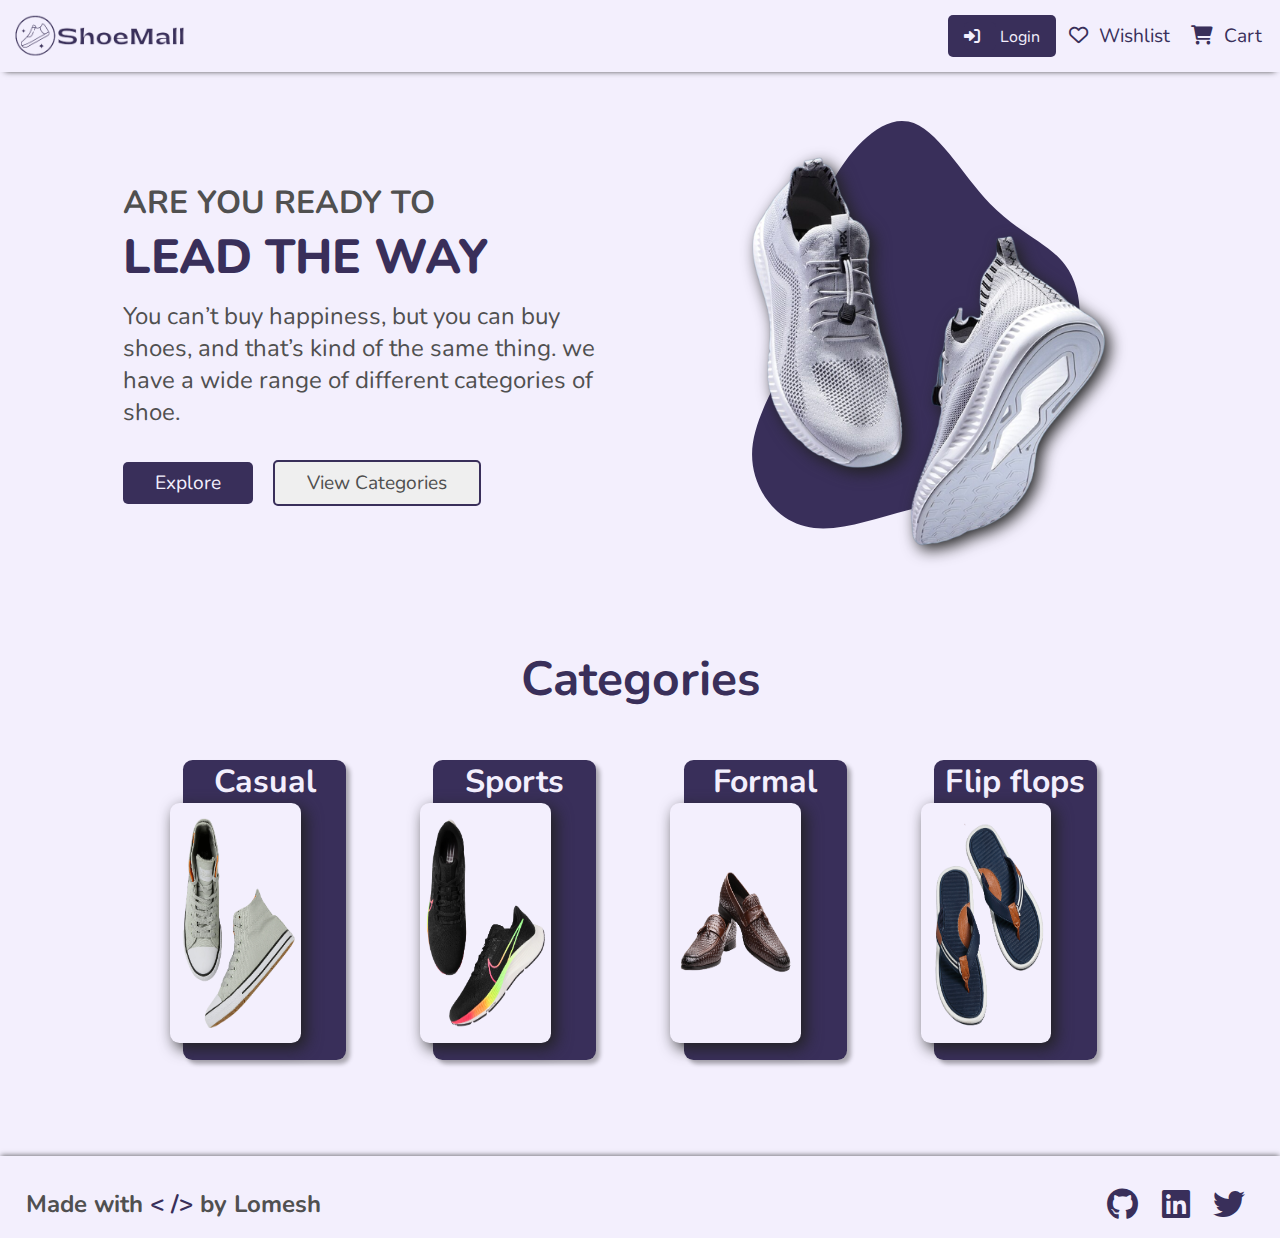
==== index.html @ b41dde2d "Fix: Link connections" ====
<!DOCTYPE html>
<html lang="en">
<head>
    <meta charset="UTF-8">
    <meta http-equiv="X-UA-Compatible" content="IE=edge">
    <meta name="viewport" content="width=device-width, initial-scale=1.0">
    <link rel="stylesheet" href="https://cdnjs.cloudflare.com/ajax/libs/font-awesome/6.0.0-beta3/css/all.min.css" integrity="sha512-Fo3rlrZj/k7ujTnHg4CGR2D7kSs0v4LLanw2qksYuRlEzO+tcaEPQogQ0KaoGN26/zrn20ImR1DfuLWnOo7aBA==" crossorigin="anonymous" referrerpolicy="no-referrer" />
    <link rel="stylesheet" href="style.css">
    <title>Shoemall | Home</title>
</head>
<body>
    
    <nav class="nav">
        <img class="nav__logo" src="components/images/logo.png" alt="logo-img"/>
        <div class="nav__option">
            <div class="nav__short">
                <i class="fas fa-bars"></i>
            </div>
            <ul>
                <li><a href="components/login.html"><button class="nav__option-login"><i class="fas fa-sign-in-alt"></i> Login</button></a></li>
                <li><p><i class="far fa-heart"></i> Wishlist</p></li>
                <li><p><i class="fas fa-shopping-cart"></i> Cart</p>
                </li>
            </ul>
        </div>
    </nav>          
    
    <div class="hero">
        <div class="hero__left">
            <div class="hero__info">
                <h1>ARE YOU READY TO</h1>
                <h1>LEAD THE WAY</h1>
                <p>You can’t buy happiness, but you can buy shoes, and that’s kind of the same thing.
                    we have a wide range of different categories of shoe.
                </p>
                <div class="hero__info-button">
                    <a href="components/products.html"><button>Explore</button></a>
                    <button><a href="#category">View Categories</a></button>
                </div>
            </div>
        </div>
        <div class="hero__right">
            <svg viewBox="0 0 200 200" xmlns="http://www.w3.org/2000/svg">
                <path fill="#392F5A" d="M28.6,-54.3C38.9,-43.6,50.4,-39.7,56.3,-31.7C62.3,-23.8,62.8,-11.9,60.2,-1.5C57.7,8.9,52,17.9,46.8,27C41.5,36.2,36.6,45.5,28.9,50.4C21.1,55.2,10.6,55.5,-1.7,58.5C-14,61.5,-28.1,67.3,-39.3,64.4C-50.5,61.6,-58.8,50.2,-58.8,38C-58.8,25.9,-50.3,12.9,-45.7,2.6C-41.1,-7.6,-40.4,-15.3,-39.3,-25.4C-38.2,-35.5,-36.6,-48.2,-30,-60.9C-23.4,-73.7,-11.7,-86.6,-1.3,-84.4C9.2,-82.2,18.3,-64.9,28.6,-54.3Z" transform="translate(100 100)" />
            </svg>
            <img src="components/images/hero-img.png" alt="hero-img" />
        </div>
    </div>
    
    <div id="category" class="category">
        <div class="category__title">
            <h1>Categories</h1>
        </div>
        <div class="category__heading">
            <div class="category__card category__card-one">
                <h1>Casual </h1>
                <a href="components/products.html"><img src="components/images/casual.png" alt="category-img"/></a>
            </div>
            <div class="category__card category__card-two">
                <h1>Sports </h1>
                <a href="components/products.html"><img src="components/images/sports.png" alt="category-img"/></a>
            </div>
            <div class="category__card category__card-three">
                <h1>Formal </h1>
                <a href="components/products.html"><img src="components/images/formal.png" alt="category-img"/></a>
            </div>
            <div class="category__card category__card-four">
                <h1>Flip flops</h1>
                <a href="components/products.html"><img src="components/images/flipflop.png" alt="category-img"/></a>
            </div>
        </div>
    </div>

    <footer class="footer">
        <div class="footer__flex">
            <div class="footer__text">
                <h2>Made with <span>< /></span> by Lomesh</h2>
            </div>
            <div class="footer__social">
                <a href="https://github.com/lomesshh"><i class="fab fa-github fa-2x"></i></a>
                <a href="https://www.linkedin.com/in/lomesshh/"><i class="fab fab fa-linkedin fa-2x"></i></a>
                <a href="https://twitter.com/lomesshh"><i class="fab fa-twitter fa-2x"></i></a>
            </div>
        </div>
    </footer>

</body>
</html>
---- style.css ----
@import url('https://fonts.googleapis.com/css2?family=Nunito:wght@300;400;500;600;700;800;900&display=swap');
@import './components/stylesheets/component.css';
@import url('https://cdnjs.cloudflare.com/ajax/libs/font-awesome/6.0.0-beta3/css/all.min.css');
:root{
    --background-color: #f3effd;
    --primary-color: #392F5A;
    --text-color: rgb(80, 80, 80);
}

html {
	scroll-behavior: smooth;
}

body {
   background-color: var(--background-color);
}

* {
    box-sizing: border-box;
    color: var(--text-color);
    font-family: 'Nunito', sans-serif;
    margin: 0;
    padding: 0;
    color: var(--text-color);
  }
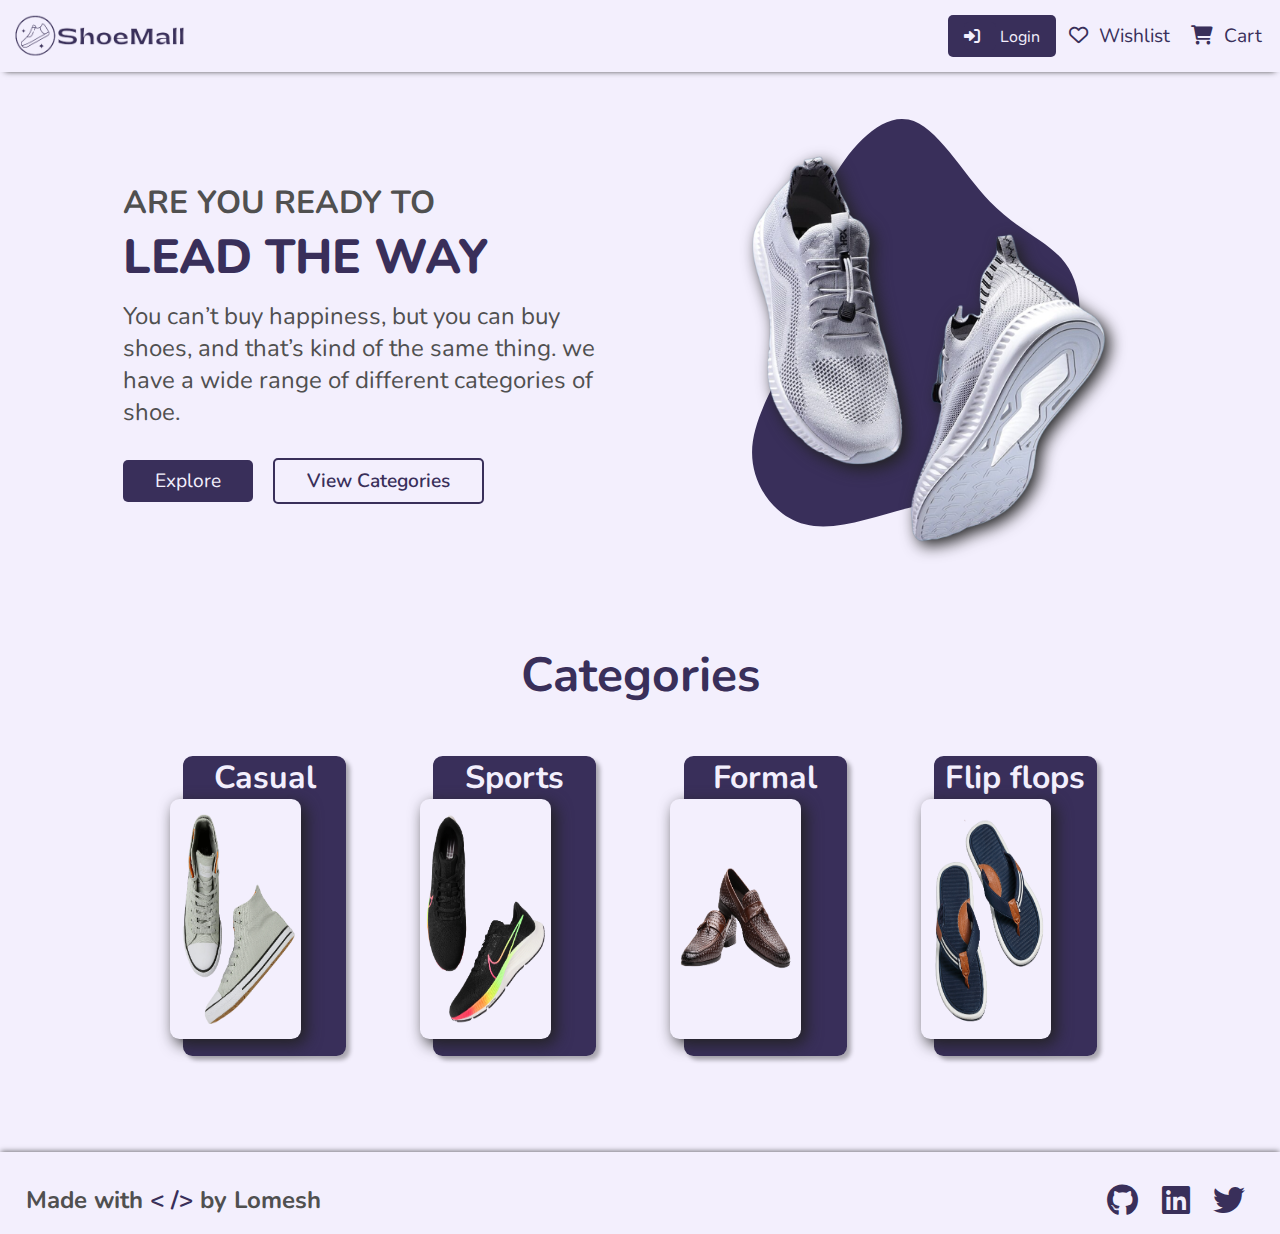
==== commit bed46c44: "Fix: Ui issues" ====
--- a/index.html
+++ b/index.html
@@ -35,7 +35,7 @@
                 </p>
                 <div class="hero__info-button">
                     <a href="components/products.html"><button>Explore</button></a>
-                    <button><a href="#category">View Categories</a></button>
+                    <a href="#category">View Categories</a>
                 </div>
             </div>
         </div>
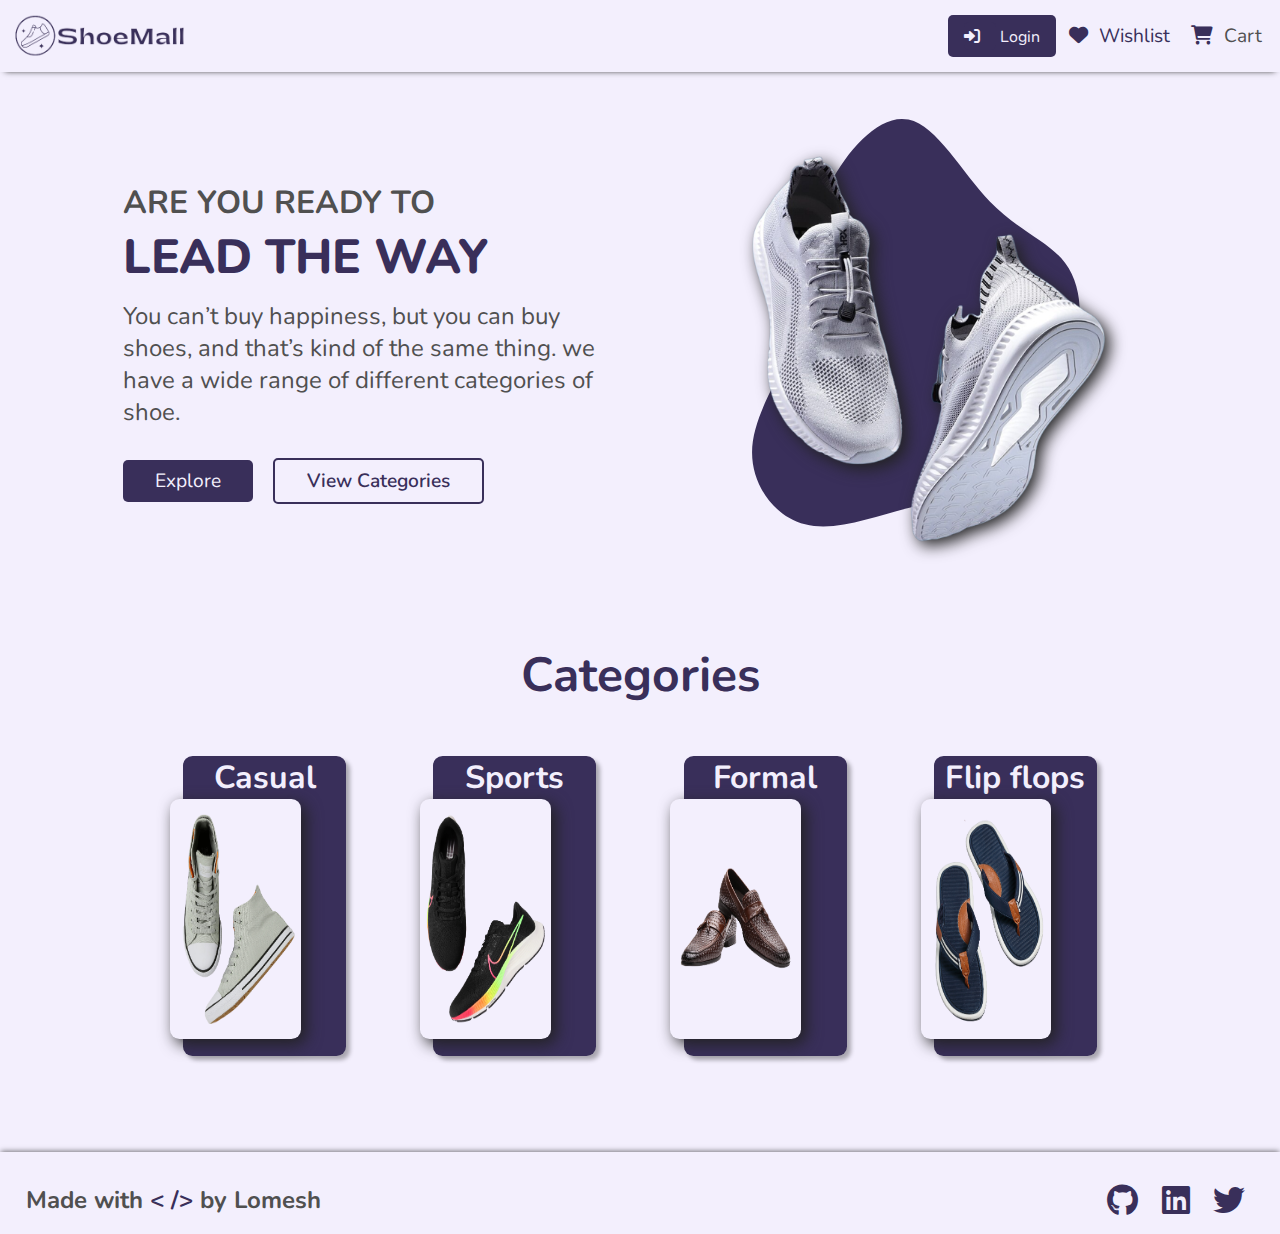
==== commit 8782853c: "Fix: Typos" ====
--- a/index.html
+++ b/index.html
@@ -18,8 +18,8 @@
             </div>
             <ul>
                 <li><a href="components/login.html"><button class="nav__option-login"><i class="fas fa-sign-in-alt"></i> Login</button></a></li>
-                <li><p><i class="far fa-heart"></i> Wishlist</p></li>
-                <li><p><i class="fas fa-shopping-cart"></i> Cart</p>
+                <li><a href="components/wishlist.html"><p><i class="fas fa-heart"></i> Wishlist</p></a></li>
+                <li><a href="components/cart.html"><p><i class="fas fa-shopping-cart"></i> Cart</a></p>
                 </li>
             </ul>
         </div>
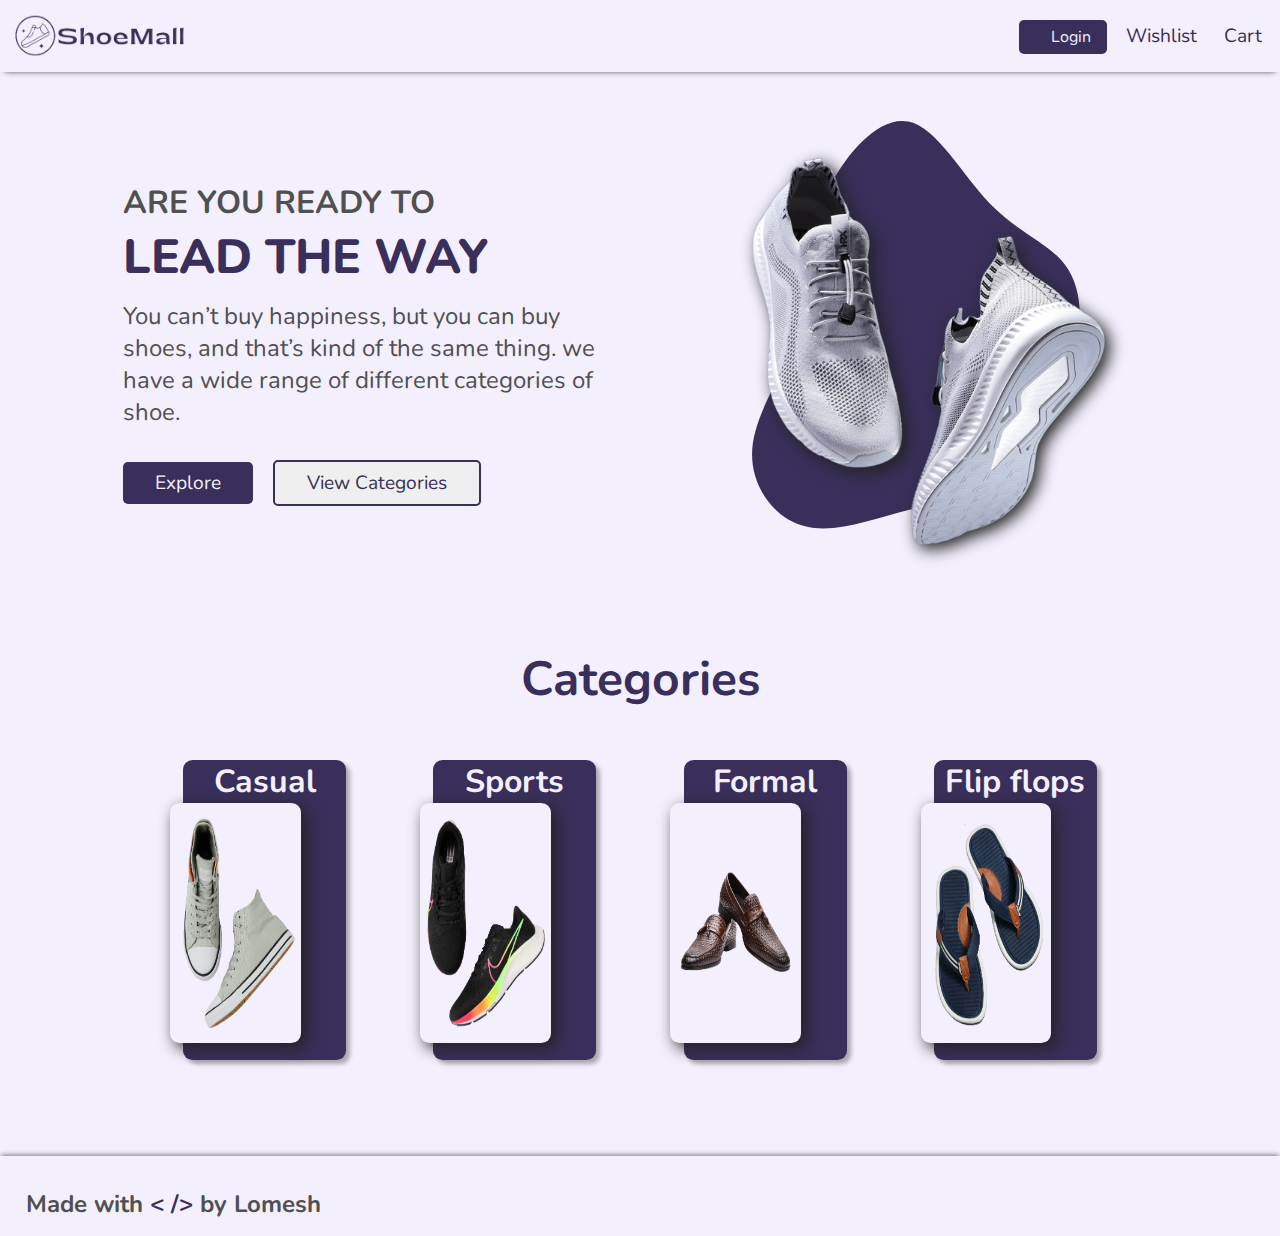
==== commit 6567b0d1: "Merge pull request #1 from lomesshh/Homepage" ====
--- a/index.html
+++ b/index.html
@@ -17,9 +17,9 @@
                 <i class="fas fa-bars"></i>
             </div>
             <ul>
-                <li><a href="components/login.html"><button class="nav__option-login"><i class="fas fa-sign-in-alt"></i> Login</button></a></li>
-                <li><a href="components/wishlist.html"><p><i class="fas fa-heart"></i> Wishlist</p></a></li>
-                <li><a href="components/cart.html"><p><i class="fas fa-shopping-cart"></i> Cart</a></p>
+                <li><button class="nav__option-login"><i class="fas fa-sign-in-alt"></i> Login</button></li>
+                <li><p><i class="far fa-heart"></i> Wishlist</p></li>
+                <li><p><i class="fas fa-shopping-cart"></i> Cart</p>
                 </li>
             </ul>
         </div>
@@ -34,8 +34,8 @@
                     we have a wide range of different categories of shoe.
                 </p>
                 <div class="hero__info-button">
-                    <a href="components/products.html"><button>Explore</button></a>
-                    <a href="#category">View Categories</a>
+                    <button>Explore</button>
+                    <button>View Categories</button>
                 </div>
             </div>
         </div>
@@ -47,26 +47,26 @@
         </div>
     </div>
     
-    <div id="category" class="category">
+    <div class="category">
         <div class="category__title">
             <h1>Categories</h1>
         </div>
         <div class="category__heading">
             <div class="category__card category__card-one">
                 <h1>Casual </h1>
-                <a href="components/products.html"><img src="components/images/casual.png" alt="category-img"/></a>
+                <a href="index.html"><img src="components/images/casual.png" alt="category-img"/></a>
             </div>
             <div class="category__card category__card-two">
                 <h1>Sports </h1>
-                <a href="components/products.html"><img src="components/images/sports.png" alt="category-img"/></a>
+                <a href="index.html"><img src="components/images/sports.png" alt="category-img"/></a>
             </div>
             <div class="category__card category__card-three">
                 <h1>Formal </h1>
-                <a href="components/products.html"><img src="components/images/formal.png" alt="category-img"/></a>
+                <a href="index.html"><img src="components/images/formal.png" alt="category-img"/></a>
             </div>
             <div class="category__card category__card-four">
                 <h1>Flip flops</h1>
-                <a href="components/products.html"><img src="components/images/flipflop.png" alt="category-img"/></a>
+                <a href="index.html"><img src="components/images/flipflop.png" alt="category-img"/></a>
             </div>
         </div>
     </div>
--- a/style.css
+++ b/style.css
@@ -1,11 +1,12 @@
 @import url('https://fonts.googleapis.com/css2?family=Nunito:wght@300;400;500;600;700;800;900&display=swap');
-@import './components/stylesheets/component.css';
-@import url('https://cdnjs.cloudflare.com/ajax/libs/font-awesome/6.0.0-beta3/css/all.min.css');
+
 :root{
     --background-color: #f3effd;
     --primary-color: #392F5A;
     --text-color: rgb(80, 80, 80);
 }
+
+
 
 html {
 	scroll-behavior: smooth;
@@ -24,3 +25,348 @@
     color: var(--text-color);
   }
 
+
+  /* Navbar */
+  .nav {
+    display: flex;
+    align-items: center;
+    flex-wrap: wrap;
+    font-size: 1.2rem;
+    padding: 0.5rem 0.6rem;
+    box-shadow: 0 4px 6px -5px #222;
+  }
+
+  .nav__logo {
+    height: 3.5rem;
+  }
+  
+  .nav__option {
+    margin-left: auto;
+    display: flex;
+    align-items: center;
+    flex-wrap: wrap;
+    position: relative;
+  }
+
+  .nav__option li {
+    display: inline-block;
+    cursor: pointer;
+  }
+  
+  .nav__option p{
+    padding: 8px;
+    color: var(--primary-color);
+  }
+
+  .nav__option p i {
+    margin-right: 0.4rem;
+    color: var(--primary-color);
+  }
+
+  .nav__option ul li .nav__option-login, .nav__option ul li .nav__option-login i{
+    color: var(--background-color);
+    padding: 0.4rem 1rem;
+    border: none;
+    background-color: var(--primary-color);
+    font-size: 1rem;
+    border-radius: 5px;
+    cursor: pointer;
+  }
+
+  .nav__option ul li .nav__option-login i{
+      padding-left: 0;
+  }
+
+  .nav__option ul li:hover, .nav__short i:hover {
+    background-color: #e4e1eb;
+    border-radius: 5px;
+  }
+
+  .nav__short {
+    display: none;
+  }
+
+
+  /* Hero */
+  .hero{
+    margin: auto;
+    width: 85%;
+    display: flex;
+    position: relative;
+    height: 90%;
+  }
+
+  .hero__right, .hero__left{
+    width: 50%;
+  }
+
+  .hero__info{
+    margin: 20% auto;
+    width: 90%;
+  }
+
+  .hero__info h1:nth-child(2)
+  {
+      color: var(--primary-color);
+      font-weight: 800;
+      font-size: 3rem;
+      margin-bottom: 2%;
+  }
+
+  .hero__info p {
+      font-size: 1.5rem;
+  }
+
+  .hero__info-button{
+    margin: 1rem 0;
+    padding: 1rem 0;
+  }
+
+  .hero__info-button button{
+      padding: 0.5rem 2rem;
+      margin-right: 1rem;
+      border: none;
+      border-radius: 5px;
+      font-size: 1.2rem;
+      cursor: pointer;
+  }
+
+  .hero__info-button button:nth-child(1), .hero__info-button button:nth-child(2):hover{
+      background-color: var(--primary-color);
+      color: var(--background-color);
+  }
+
+  .hero__info-button button:nth-child(2){
+    border: 2px solid var(--primary-color);
+    color: var(--primary-color);
+    }
+
+  .hero__right svg{
+    height: 100%;
+    width: 100%;
+  }
+
+  .hero__right img{
+    position: absolute;
+    z-index: 1;
+    width: 33%;
+    height: 70%;
+    left: 60%;
+    top: 15%;
+    filter: drop-shadow(5px 5px 8px #222);
+  }
+  
+
+  /* Category */
+
+  .category{
+    width: 85%;
+    margin: auto;
+    display: flex;
+    flex-direction: column;
+  }
+  
+  .category__title{
+    padding: 1rem 0;
+    margin: auto;
+    font-size: 1.5rem;
+  }
+
+  .category__title h1{
+    color: var(--primary-color);
+  }
+
+  .category__heading{
+    display: flex;
+    justify-content: space-evenly;
+    margin: 2rem 0;
+  }
+
+  .category__card {
+    width: 15%;
+    height: 18.7rem;
+    cursor: pointer;
+    text-align: center;
+    box-shadow: rgba(0, 0, 0, 0.30) 4px 4px 4px;
+    position: relative;
+    background-color: var(--primary-color);
+    border-radius: 0.6rem 0.6rem;
+  }
+
+  .category__card h1{
+    color: var(--background-color);
+  }
+
+  .category__card img{
+    height: 80%;
+    width: 80%;
+    transition: transform .5s ease;
+    position: absolute;
+    left: -8%;
+    background-color: var(--background-color);
+    filter: drop-shadow(5px 5px 8px #222);
+    border-radius: 0.6rem 0.6rem;
+  }
+
+  .category__card img:hover{
+    transform: scale(1.1);
+  }
+
+
+/* footer */
+.footer{
+  margin-top: 5%;
+  padding: 2rem 0rem 1rem 0rem;
+  box-shadow: 0px -2px 5px -1px rgba(0,0,0,0.50);
+}
+
+.footer__flex {
+  display: flex;
+  width: 100%;
+  justify-content: space-between;
+}
+
+.footer__social{
+  margin-right: 2%;
+}
+
+.footer__text{
+  margin-left: 2%;
+  width: 50%;
+}
+
+.footer__text h2{
+  color: var(--text-color);
+}
+
+.footer__text h2 span{
+  color: var(--primary-color);
+}
+
+.footer .footer__social a {
+  margin: 0 0.6rem;  
+}
+
+.footer__social i {
+  color: var(--primary-color);
+}
+
+.fa-github:hover {
+  color: #000000;
+  text-shadow: 0 0 0.9rem  #000000;
+  transition: all 0.5s ease;
+}
+
+.fa-linkedin:hover {
+  color: rgb(63, 98, 145);
+  text-shadow: 0 0 0.5rem rgb(68, 119, 185);
+  transition: all 0.5s ease;
+}
+
+.fa-twitter:hover {
+  color: rgb(74, 174, 241);
+  text-shadow: 0 0 0.5rem rgb(74, 174, 241);
+  transition: all 0.5s ease;
+}
+
+
+
+@media screen and (max-width: 1100px) {
+  .hero{
+    flex-direction: column;
+  }
+  .hero__left{
+    width: 100%;
+  }
+  .hero__info{
+    margin: 10%;
+  }
+  .hero__right{
+    width: 100%;
+  }
+  .hero__right svg{
+    height: 70%;
+    width: 70%;
+    margin-left: 10%;
+  }
+  .hero__right img{
+    width: 40%;
+    height: 40%;
+    left: 30%;
+    top: 50%;
+  }
+  .category{
+    margin: auto;
+  }
+  .category__heading{
+    display: flex;    
+    flex-wrap: wrap;
+    margin: 2rem 0;
+  }
+  .category__card{
+    width: 19.3rem;
+    margin: auto;
+    margin-bottom: 3%;
+  }
+  .footer__text{
+    width: 95%;
+    margin-bottom: 2%;
+  }
+  .footer__flex {
+    display: flex;
+    flex-direction: column;
+    text-align: center;
+  }
+}
+
+
+@media screen and (max-width: 800px) {
+  .category__card{
+    width: 21.8rem;
+    flex-direction: column;
+    margin: auto;
+    margin-bottom: 3%;
+  }
+  .hero__info-button button:nth-child(1){
+    margin-bottom: 3%;
+  }
+}
+
+@media screen and (max-width: 530px) {
+  .nav__option ul {
+    display: none;
+  }
+  .nav__short {
+    display: block;
+  }
+  .hero__right img{
+    width: 50%;
+    height: 15.6rem;
+    left: 30%;
+    top: 60%;
+  }
+}
+
+@media screen and (max-width: 480px) {
+  .hero__right img{
+    top: 68%;
+  }
+}
+
+@media screen and (max-width: 450px) {
+  .category__card{
+    width: 13.75rem;
+    flex-direction: column;
+    margin: auto;
+    margin-bottom: 3%;
+  }
+}
+
+@media screen and (max-width: 390px) {
+  .hero__right img{
+    width: 60%;
+    height: 12.5rem;
+    left: 20%;
+    top: 74%;
+  }
+}
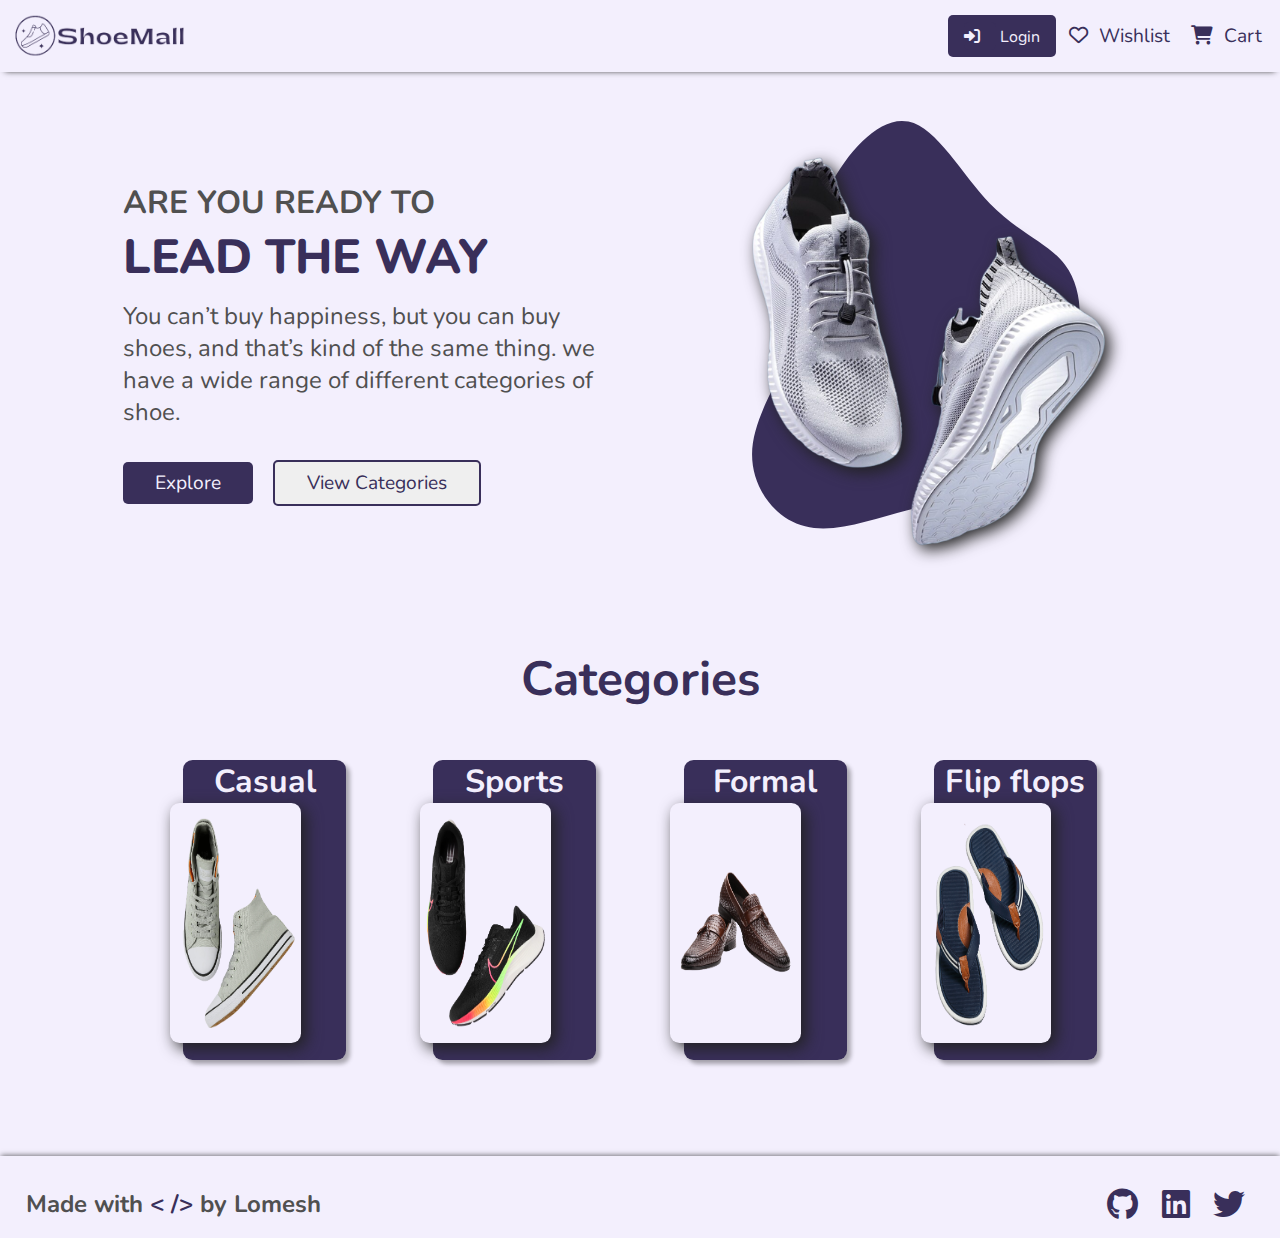
==== commit d89f817c: "Merge pull request #7 from lomesshh/login-signup" ====
--- a/index.html
+++ b/index.html
@@ -17,7 +17,7 @@
                 <i class="fas fa-bars"></i>
             </div>
             <ul>
-                <li><button class="nav__option-login"><i class="fas fa-sign-in-alt"></i> Login</button></li>
+                <li><a href="components/login.html"><button class="nav__option-login"><i class="fas fa-sign-in-alt"></i> Login</button></a></li>
                 <li><p><i class="far fa-heart"></i> Wishlist</p></li>
                 <li><p><i class="fas fa-shopping-cart"></i> Cart</p>
                 </li>
--- a/style.css
+++ b/style.css
@@ -1,12 +1,11 @@
 @import url('https://fonts.googleapis.com/css2?family=Nunito:wght@300;400;500;600;700;800;900&display=swap');
-
+@import './components/stylesheets/component.css';
+@import url('https://cdnjs.cloudflare.com/ajax/libs/font-awesome/6.0.0-beta3/css/all.min.css');
 :root{
     --background-color: #f3effd;
     --primary-color: #392F5A;
     --text-color: rgb(80, 80, 80);
 }
-
-
 
 html {
 	scroll-behavior: smooth;
@@ -25,348 +24,3 @@
     color: var(--text-color);
   }
 
-
-  /* Navbar */
-  .nav {
-    display: flex;
-    align-items: center;
-    flex-wrap: wrap;
-    font-size: 1.2rem;
-    padding: 0.5rem 0.6rem;
-    box-shadow: 0 4px 6px -5px #222;
-  }
-
-  .nav__logo {
-    height: 3.5rem;
-  }
-  
-  .nav__option {
-    margin-left: auto;
-    display: flex;
-    align-items: center;
-    flex-wrap: wrap;
-    position: relative;
-  }
-
-  .nav__option li {
-    display: inline-block;
-    cursor: pointer;
-  }
-  
-  .nav__option p{
-    padding: 8px;
-    color: var(--primary-color);
-  }
-
-  .nav__option p i {
-    margin-right: 0.4rem;
-    color: var(--primary-color);
-  }
-
-  .nav__option ul li .nav__option-login, .nav__option ul li .nav__option-login i{
-    color: var(--background-color);
-    padding: 0.4rem 1rem;
-    border: none;
-    background-color: var(--primary-color);
-    font-size: 1rem;
-    border-radius: 5px;
-    cursor: pointer;
-  }
-
-  .nav__option ul li .nav__option-login i{
-      padding-left: 0;
-  }
-
-  .nav__option ul li:hover, .nav__short i:hover {
-    background-color: #e4e1eb;
-    border-radius: 5px;
-  }
-
-  .nav__short {
-    display: none;
-  }
-
-
-  /* Hero */
-  .hero{
-    margin: auto;
-    width: 85%;
-    display: flex;
-    position: relative;
-    height: 90%;
-  }
-
-  .hero__right, .hero__left{
-    width: 50%;
-  }
-
-  .hero__info{
-    margin: 20% auto;
-    width: 90%;
-  }
-
-  .hero__info h1:nth-child(2)
-  {
-      color: var(--primary-color);
-      font-weight: 800;
-      font-size: 3rem;
-      margin-bottom: 2%;
-  }
-
-  .hero__info p {
-      font-size: 1.5rem;
-  }
-
-  .hero__info-button{
-    margin: 1rem 0;
-    padding: 1rem 0;
-  }
-
-  .hero__info-button button{
-      padding: 0.5rem 2rem;
-      margin-right: 1rem;
-      border: none;
-      border-radius: 5px;
-      font-size: 1.2rem;
-      cursor: pointer;
-  }
-
-  .hero__info-button button:nth-child(1), .hero__info-button button:nth-child(2):hover{
-      background-color: var(--primary-color);
-      color: var(--background-color);
-  }
-
-  .hero__info-button button:nth-child(2){
-    border: 2px solid var(--primary-color);
-    color: var(--primary-color);
-    }
-
-  .hero__right svg{
-    height: 100%;
-    width: 100%;
-  }
-
-  .hero__right img{
-    position: absolute;
-    z-index: 1;
-    width: 33%;
-    height: 70%;
-    left: 60%;
-    top: 15%;
-    filter: drop-shadow(5px 5px 8px #222);
-  }
-  
-
-  /* Category */
-
-  .category{
-    width: 85%;
-    margin: auto;
-    display: flex;
-    flex-direction: column;
-  }
-  
-  .category__title{
-    padding: 1rem 0;
-    margin: auto;
-    font-size: 1.5rem;
-  }
-
-  .category__title h1{
-    color: var(--primary-color);
-  }
-
-  .category__heading{
-    display: flex;
-    justify-content: space-evenly;
-    margin: 2rem 0;
-  }
-
-  .category__card {
-    width: 15%;
-    height: 18.7rem;
-    cursor: pointer;
-    text-align: center;
-    box-shadow: rgba(0, 0, 0, 0.30) 4px 4px 4px;
-    position: relative;
-    background-color: var(--primary-color);
-    border-radius: 0.6rem 0.6rem;
-  }
-
-  .category__card h1{
-    color: var(--background-color);
-  }
-
-  .category__card img{
-    height: 80%;
-    width: 80%;
-    transition: transform .5s ease;
-    position: absolute;
-    left: -8%;
-    background-color: var(--background-color);
-    filter: drop-shadow(5px 5px 8px #222);
-    border-radius: 0.6rem 0.6rem;
-  }
-
-  .category__card img:hover{
-    transform: scale(1.1);
-  }
-
-
-/* footer */
-.footer{
-  margin-top: 5%;
-  padding: 2rem 0rem 1rem 0rem;
-  box-shadow: 0px -2px 5px -1px rgba(0,0,0,0.50);
-}
-
-.footer__flex {
-  display: flex;
-  width: 100%;
-  justify-content: space-between;
-}
-
-.footer__social{
-  margin-right: 2%;
-}
-
-.footer__text{
-  margin-left: 2%;
-  width: 50%;
-}
-
-.footer__text h2{
-  color: var(--text-color);
-}
-
-.footer__text h2 span{
-  color: var(--primary-color);
-}
-
-.footer .footer__social a {
-  margin: 0 0.6rem;  
-}
-
-.footer__social i {
-  color: var(--primary-color);
-}
-
-.fa-github:hover {
-  color: #000000;
-  text-shadow: 0 0 0.9rem  #000000;
-  transition: all 0.5s ease;
-}
-
-.fa-linkedin:hover {
-  color: rgb(63, 98, 145);
-  text-shadow: 0 0 0.5rem rgb(68, 119, 185);
-  transition: all 0.5s ease;
-}
-
-.fa-twitter:hover {
-  color: rgb(74, 174, 241);
-  text-shadow: 0 0 0.5rem rgb(74, 174, 241);
-  transition: all 0.5s ease;
-}
-
-
-
-@media screen and (max-width: 1100px) {
-  .hero{
-    flex-direction: column;
-  }
-  .hero__left{
-    width: 100%;
-  }
-  .hero__info{
-    margin: 10%;
-  }
-  .hero__right{
-    width: 100%;
-  }
-  .hero__right svg{
-    height: 70%;
-    width: 70%;
-    margin-left: 10%;
-  }
-  .hero__right img{
-    width: 40%;
-    height: 40%;
-    left: 30%;
-    top: 50%;
-  }
-  .category{
-    margin: auto;
-  }
-  .category__heading{
-    display: flex;    
-    flex-wrap: wrap;
-    margin: 2rem 0;
-  }
-  .category__card{
-    width: 19.3rem;
-    margin: auto;
-    margin-bottom: 3%;
-  }
-  .footer__text{
-    width: 95%;
-    margin-bottom: 2%;
-  }
-  .footer__flex {
-    display: flex;
-    flex-direction: column;
-    text-align: center;
-  }
-}
-
-
-@media screen and (max-width: 800px) {
-  .category__card{
-    width: 21.8rem;
-    flex-direction: column;
-    margin: auto;
-    margin-bottom: 3%;
-  }
-  .hero__info-button button:nth-child(1){
-    margin-bottom: 3%;
-  }
-}
-
-@media screen and (max-width: 530px) {
-  .nav__option ul {
-    display: none;
-  }
-  .nav__short {
-    display: block;
-  }
-  .hero__right img{
-    width: 50%;
-    height: 15.6rem;
-    left: 30%;
-    top: 60%;
-  }
-}
-
-@media screen and (max-width: 480px) {
-  .hero__right img{
-    top: 68%;
-  }
-}
-
-@media screen and (max-width: 450px) {
-  .category__card{
-    width: 13.75rem;
-    flex-direction: column;
-    margin: auto;
-    margin-bottom: 3%;
-  }
-}
-
-@media screen and (max-width: 390px) {
-  .hero__right img{
-    width: 60%;
-    height: 12.5rem;
-    left: 20%;
-    top: 74%;
-  }
-}
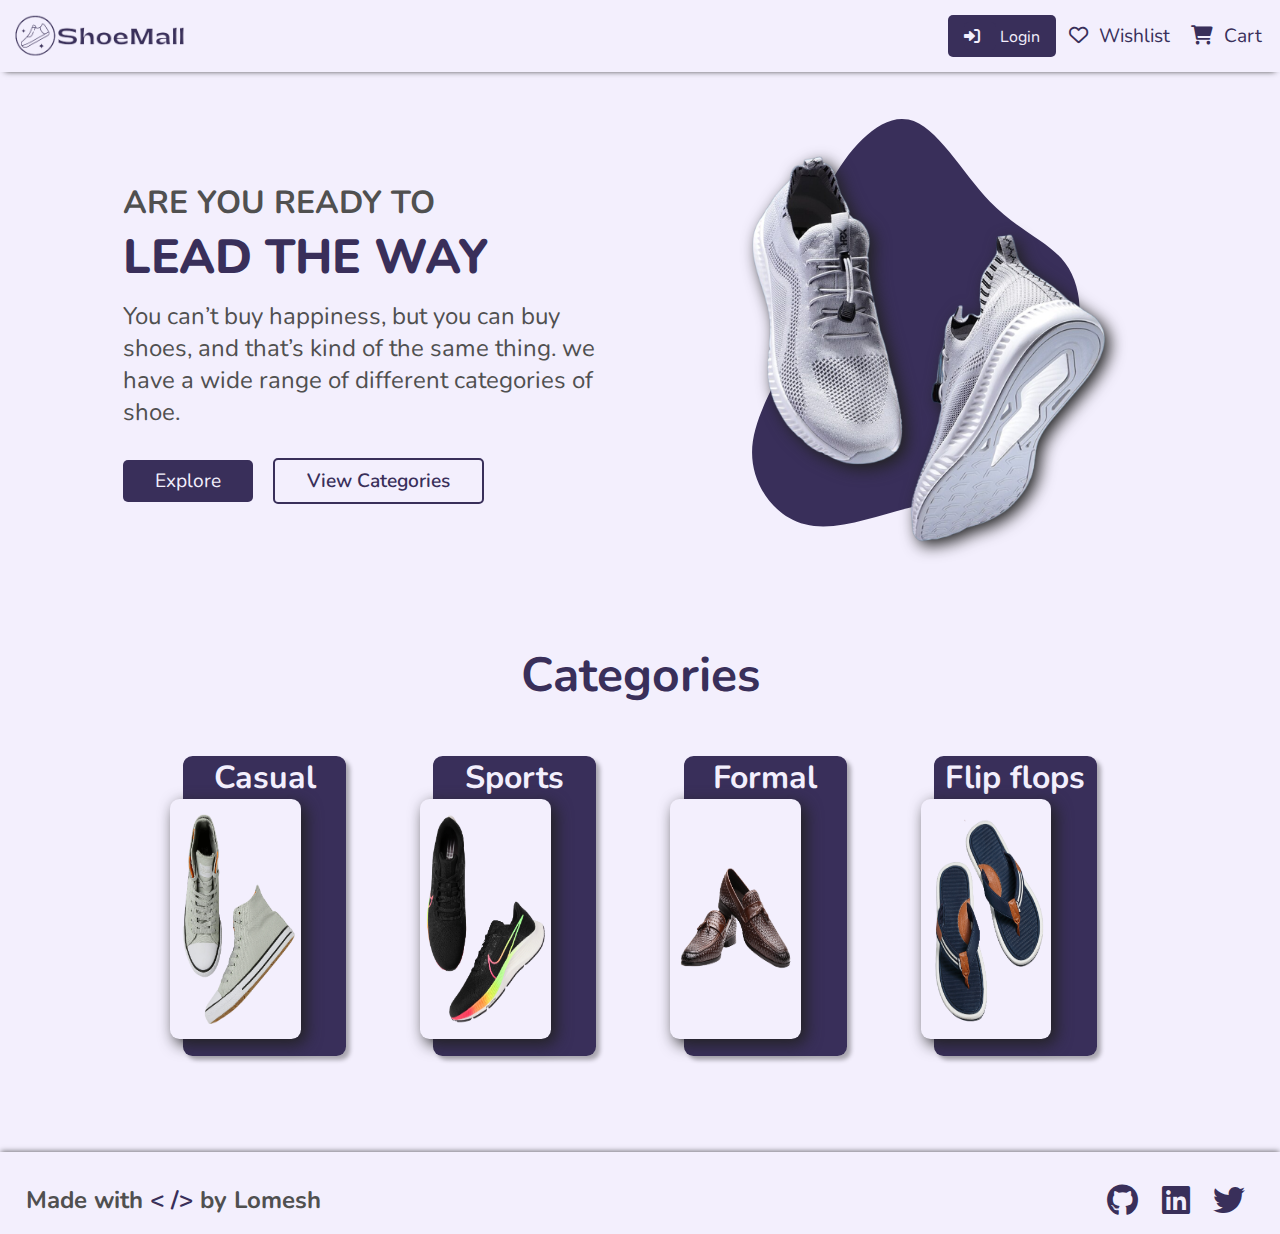
==== commit 0dd327be: "Merge pull request #3 from lomesshh/products" ====
--- a/index.html
+++ b/index.html
@@ -34,8 +34,8 @@
                     we have a wide range of different categories of shoe.
                 </p>
                 <div class="hero__info-button">
-                    <button>Explore</button>
-                    <button>View Categories</button>
+                    <a href="components/products.html"><button>Explore</button></a>
+                    <a href="#category">View Categories</a>
                 </div>
             </div>
         </div>
@@ -47,26 +47,26 @@
         </div>
     </div>
     
-    <div class="category">
+    <div id="category" class="category">
         <div class="category__title">
             <h1>Categories</h1>
         </div>
         <div class="category__heading">
             <div class="category__card category__card-one">
                 <h1>Casual </h1>
-                <a href="index.html"><img src="components/images/casual.png" alt="category-img"/></a>
+                <a href="components/products.html"><img src="components/images/casual.png" alt="category-img"/></a>
             </div>
             <div class="category__card category__card-two">
                 <h1>Sports </h1>
-                <a href="index.html"><img src="components/images/sports.png" alt="category-img"/></a>
+                <a href="components/products.html"><img src="components/images/sports.png" alt="category-img"/></a>
             </div>
             <div class="category__card category__card-three">
                 <h1>Formal </h1>
-                <a href="index.html"><img src="components/images/formal.png" alt="category-img"/></a>
+                <a href="components/products.html"><img src="components/images/formal.png" alt="category-img"/></a>
             </div>
             <div class="category__card category__card-four">
                 <h1>Flip flops</h1>
-                <a href="index.html"><img src="components/images/flipflop.png" alt="category-img"/></a>
+                <a href="components/products.html"><img src="components/images/flipflop.png" alt="category-img"/></a>
             </div>
         </div>
     </div>
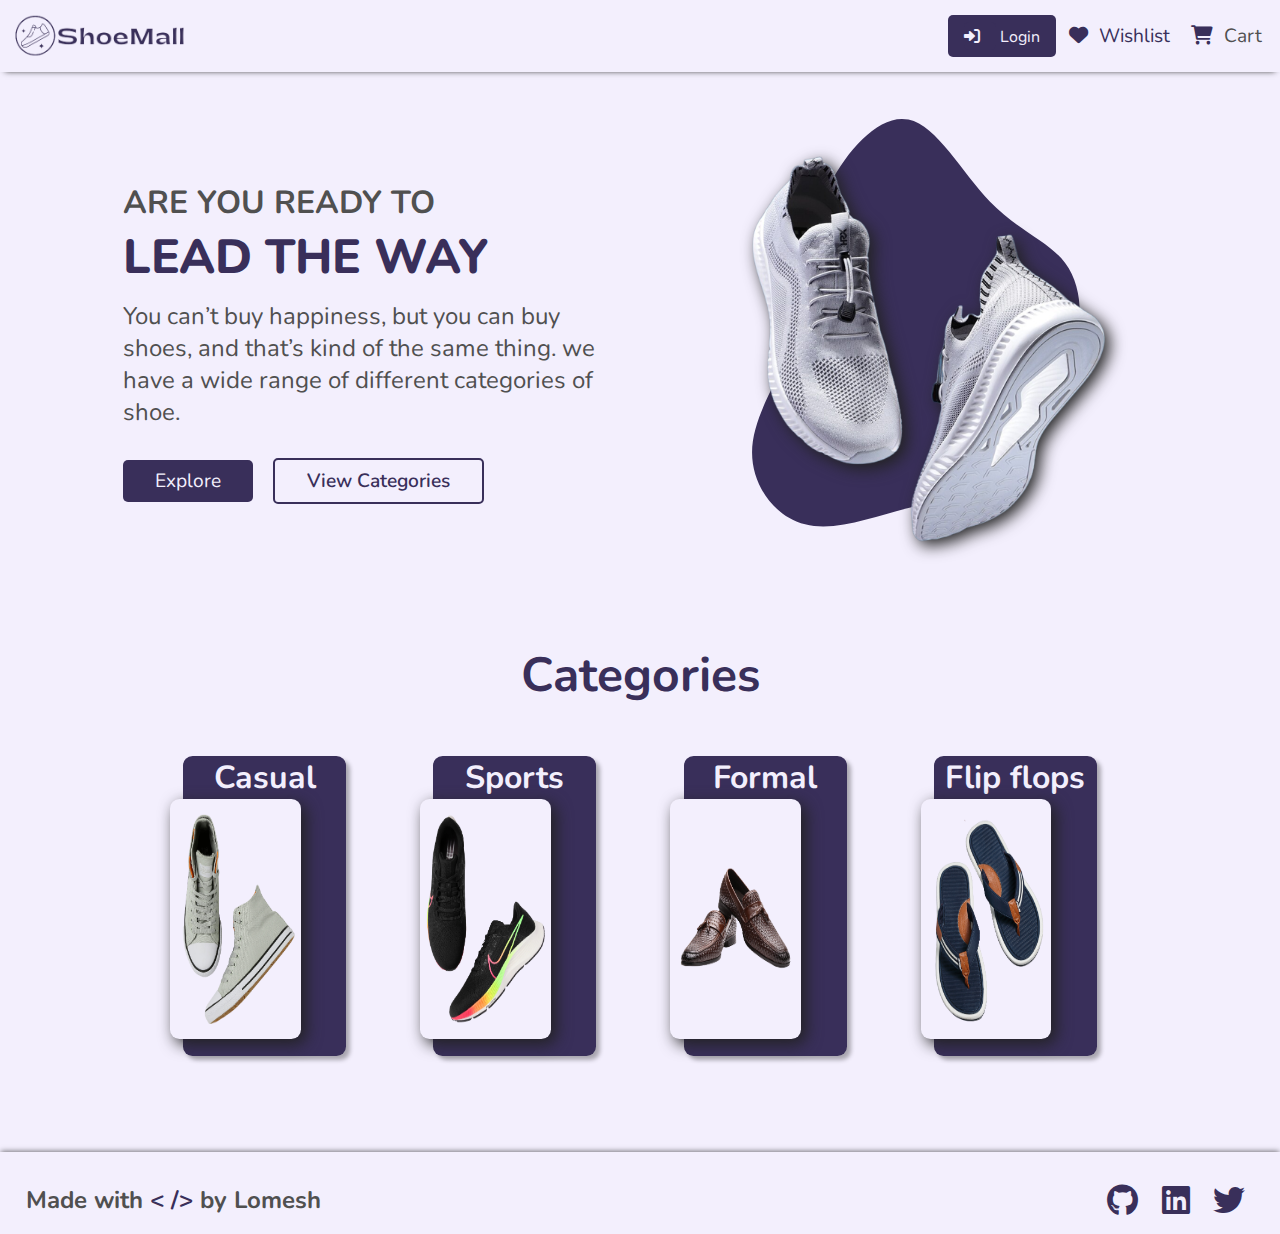
==== commit 68dbbb29: "Merge pull request #4 from lomesshh/wishlist-page" ====
--- a/index.html
+++ b/index.html
@@ -18,8 +18,8 @@
             </div>
             <ul>
                 <li><a href="components/login.html"><button class="nav__option-login"><i class="fas fa-sign-in-alt"></i> Login</button></a></li>
-                <li><p><i class="far fa-heart"></i> Wishlist</p></li>
-                <li><p><i class="fas fa-shopping-cart"></i> Cart</p>
+                <li><a href="components/wishlist.html"><p><i class="fas fa-heart"></i> Wishlist</p></a></li>
+                <li><a href="components/cart.html"><p><i class="fas fa-shopping-cart"></i> Cart</a></p>
                 </li>
             </ul>
         </div>
